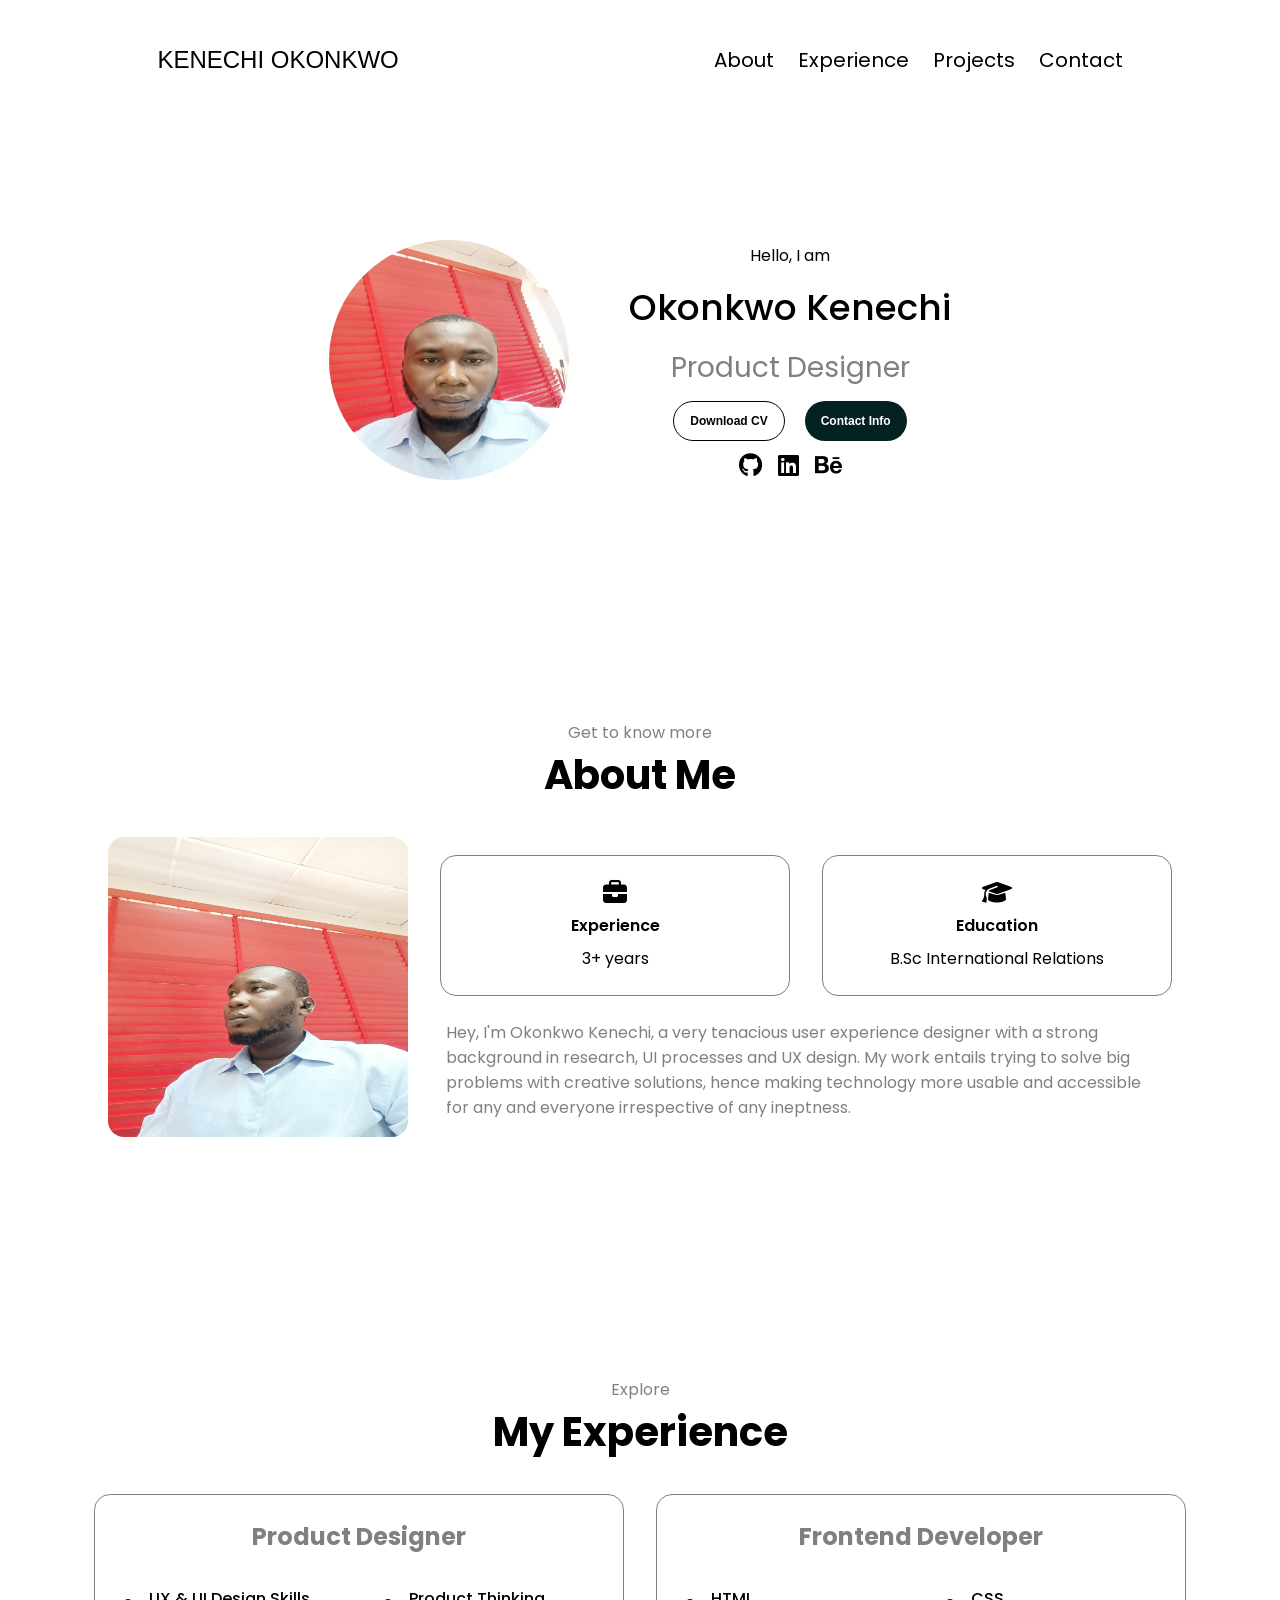
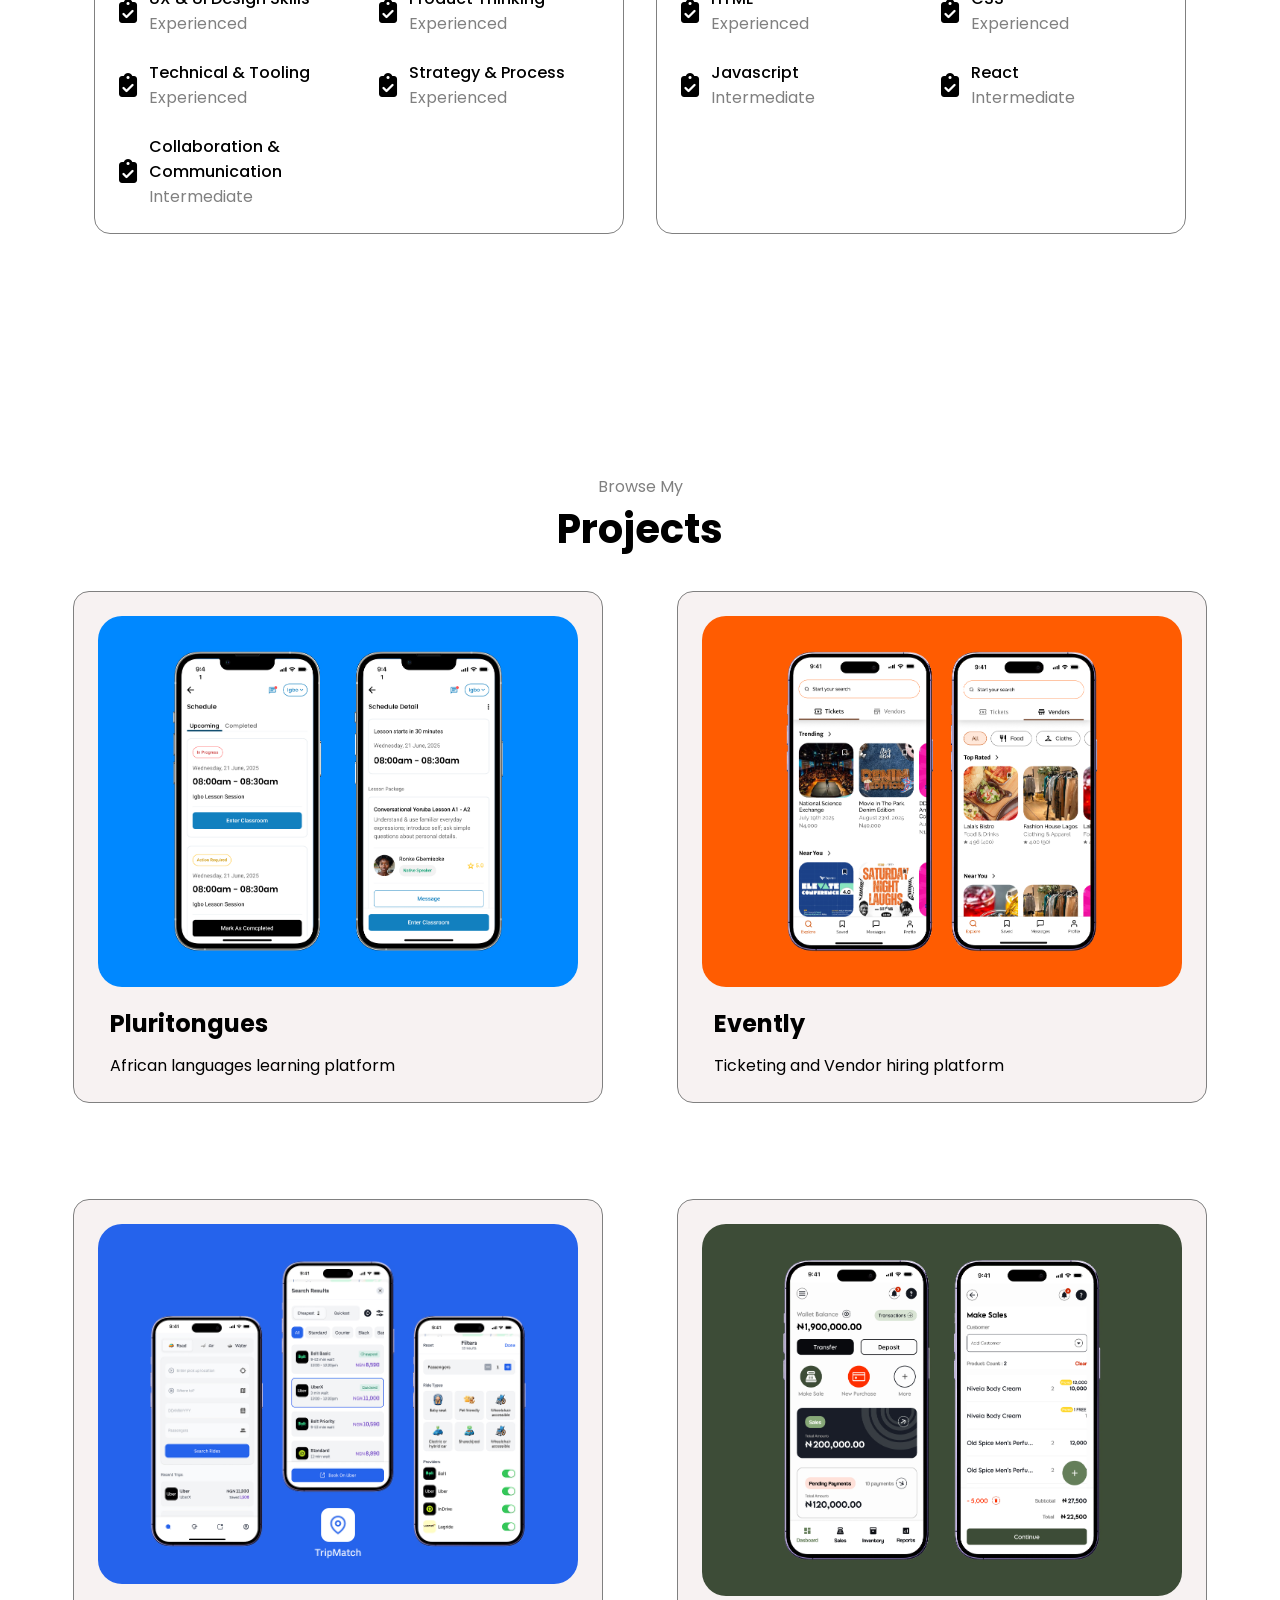
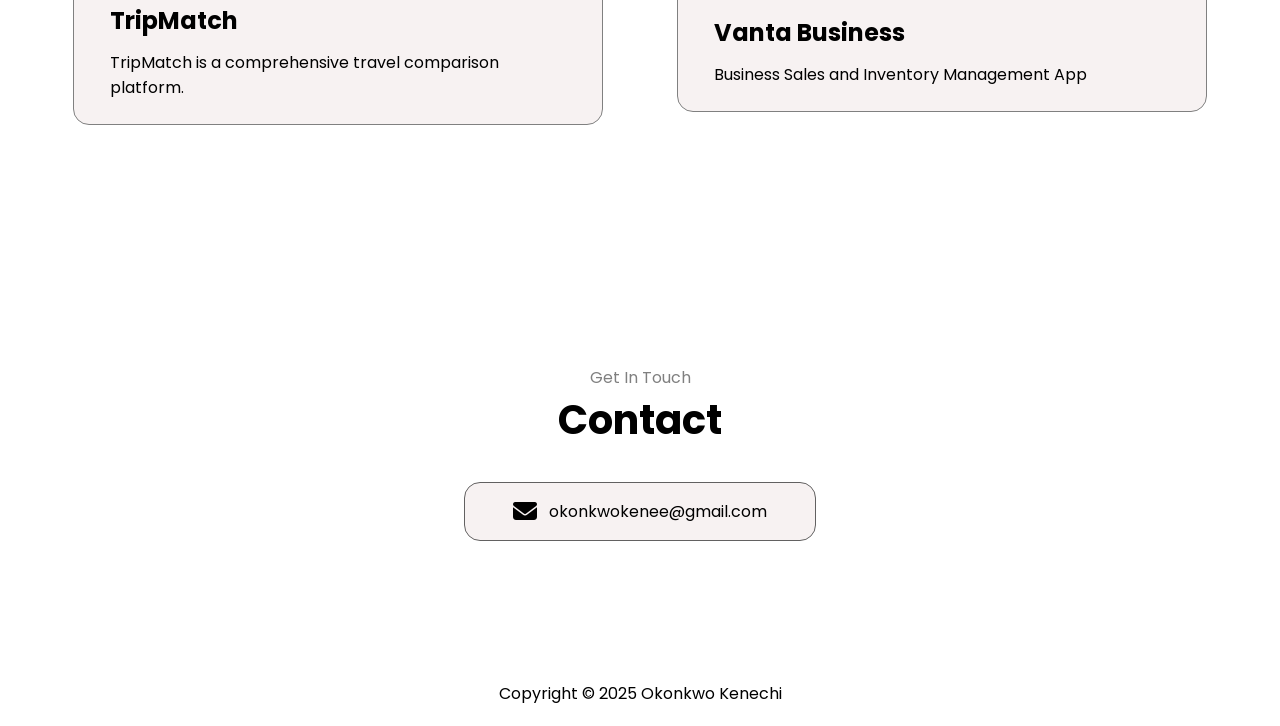
==== index.html @ 4f5addb5 "new" ====
<!DOCTYPE html>
<html>
<head>
  <meta charset="UTF-8"/>
  <meta name="viewport" content="width=device-width, initial-scale=1.0">
  <title>Okonkwo Kenechi</title>

    <link rel="stylesheet" href="header.css">
    <link rel="stylesheet" href="body.css">
    <link rel="stylesheet" href="footer.css">
    <link rel="stylesheet" href="mediaquery.css">
    <link rel="stylesheet" href="bottomsheet.css">

    <link rel="stylesheet" href="https://cdnjs.cloudflare.com/ajax/libs/font-awesome/6.7.2/css/all.min.css" 
  integrity="sha512-Evv84Mr4kqVGRNSgIGL/F/aIDqQb7xQ2vcrdIwxfjThSH8CSR7PBEakCr51Ck+w+/U6swU2Im1vVX0SVk9ABhg==" 
  crossorigin="anonymous" referrerpolicy="no-referrer"/>

  <link rel="preconnect" href="https://fonts.googleapis.com">
<link rel="preconnect" href="https://fonts.gstatic.com" crossorigin>
<link href="https://fonts.googleapis.com/css2?family=EB+Garamond:ital,wght@0,400..800;1,400..800&family=Open+Sans:
            ital,wght@0,300..800;1,300..800&family=Poppins:ital,wght@0,100;0,200;0,300;0,400;0,500;0,600;0,700;0,800;0,900;1,
            100;1,200;1,300;1,400;1,500;1,600;1,700;1,800;1,900&family=Roboto:ital,wght@0,100..900;1,100..900&display=swap" rel="stylesheet">

            <link rel="preconnect" href="https://fonts.googleapis.com">
            <link rel="preconnect" href="https://fonts.gstatic.com" crossorigin>
            <link href="https://fonts.googleapis.com/css2?family=EB+Garamond:ital,wght@0,400..800;1,400..800&family=Poppins:ital,wght@0,100;0,200;0,300;0,400;0,500;0,600;0,700;0,800;0,900;1,100;1,200;1,300;1,400;1,500;1,600;1,700;1,800;1,900&family=Roboto:ital,wght@0,100..900;1,100..900&display=swap" rel="stylesheet">
            
            <link rel="preconnect" href="https://fonts.googleapis.com">
            <link rel="preconnect" href="https://fonts.gstatic.com" crossorigin>
            <link href="https://fonts.googleapis.com/css2?family=EB+Garamond:ital,wght@0,400..800;1,400..800&family=Poppins:ital,wght@0,100;0,200;0,300;0,400;0,500;0,600;0,700;0,800;0,900;1,100;1,200;1,300;1,400;1,500;1,600;1,700;1,800;1,900&family=Roboto:ital,wght@0,100..900;1,100..900&display=swap" rel="stylesheet">

            
</head>
<body>
  <div class="sheet-frame" id="sheet-frame">
    <div class="close-btn-frame"> 
                 <div id="close-btn">
                  <i class="fa-solid fa-circle-xmark fa-xl" style="color: red;"></i>
                 </div> 
            </div>
        <div class="pluritongues-content">
            <div class="showcase">
              <img src="assets/img/PT Image.jpg" loading="lazy">
              <img src="assets/img/PT Image.jpg" loading="lazy">
            </div>
        </div>
        <div class="evently-content">
            <div class="showcase">
              <img src="assets/img/Ticketing.jpg" loading="lazy">
            </div>
        </div>
        <div class="tripmatch-content">
            <div class="showcase">
              <img src="assets/img/TripMatch.jpg" loading="lazy">
            </div>
        </div>
        <div class="vanta-content">
            <div class="showcase">
              <img src="assets/img/Vanta.jpg" loading="lazy">
            </div>
        </div>
      </div>
  <nav class="desktop-nav">
     <div class="logo">KENECHI OKONKWO</div>
     <nav class="nav">
        <ul>
          <li><a href="#about">About</a></li>
          <li><a href="#experience">Experience</a></li>
          <li><a href="#projects">Projects</a></li>
          <li><a href="#contact">Contact</a></li>
        </ul>
     </nav>
    </nav>
  <nav class="mobile-nav">
     <div class="logo">KENECHI OKONKWO</div>
        <div class="hambuger-menu">
            <div class="hambuger-icon" onclick="toggleMenu()">
               <span></span>
               <span></span>
               <span></span>
            </div>
            <div class="menu-links">
                <li><a href="#about"  onclick="toggleMenu()">About</a></li>
                <li><a href="#experience"  onclick="toggleMenu()">Experience</a></li>
                <li><a href="#projects"  onclick="toggleMenu()">Projects</a></li>
                <li><a href="#contact"  onclick="toggleMenu()">Contact</a></li>
            </div>
        </div>
      </nav>
  <section class="hero">
        <div class="pp-frame">
          <img src="assets/img/kene profile.jpg">
        </div>
        <div class="hero-text">
          <b2>Hello, I am</b2>
          <h1 class="name">Okonkwo Kenechi</h1>
          <h1 class="job-role">Product Designer</h1>
              <div class="buttons">
                  <button class="bt1">Download CV</button>
                  <button class="bt2">Contact Info</button>
              </div>
              <div class="social-icons">
                <div><i class="fa-brands fa-github fa-xl"></i></div>
                <div><i class="fa-brands fa-linkedin fa-xl"></i></div> 
                <dib><i class="fa-brands fa-behance fa-xl"></i></dib> 
            </div>
        </div>
  </section>
  <section id="about" class="about">
        <div class="about-tittle">
              <b2 class="smallcase">Get to know more</b2>
              <h1>About Me</h1>
        </div>
        <div class="about-body">
          <div class="about-img">
            <img src="assets/img/Kene-side.jpg">
          </div>
          <div class="about-content">
              <div class="expedu">
                  <div class="experience">
                     <div><i class="fa-solid fa-briefcase fa-xl"></i></div>
                     <div><b1>Experience</b1></div> 
                     <div><b2>3+ years</b2></div>
                     

                  </div>
                  <div class="education">
                      <div><i class="fa-solid fa-graduation-cap fa-xl"></i></div>
                      <div><b1>Education</b1></div> 
                      <div><b2>B.Sc International Relations</b2></div>
                  </div>
              </div>
              <div class="about-text">
                  <p>
                    Hey, I'm Okonkwo Kenechi, a very tenacious user experience designer with a strong background in research, 
                    UI processes and UX design. My work entails trying to solve big problems with creative solutions, hence 
                    making technology more usable and accessible for any and everyone irrespective of any ineptness.
                  </p>
              </div>
          </div>
        </div>

  </section>
  <section id="experience" class="myexperience">
          <div class="about-tittle">
              <b2 class="smallcase">Explore</b2>
              <h1>My Experience</h1>
          </div>
          <div class="exp-body">
              <div class="product-exp">
                <div class="skill-tittle">
                  <h1>Product Designer</h1>
                </div>
                <div class="skill-frame">
                <div class="skill">
                  <div><i class="fa-solid fa-clipboard-check fa-xl"></i></div>
                      <div class="skill-name">
                        <h4>UX & UI Design Skills</h4>
                        <b1>Experienced</b1>
                      </div>
                </div>
                <div class="skill">
                  <div><i class="fa-solid fa-clipboard-check fa-xl"></i></div>
                      <div class="skill-name">
                        <h4>Product Thinking</h4>
                        <b1>Experienced</b1>
                      </div>
                </div>
                <div class="skill">
                  <div><i class="fa-solid fa-clipboard-check fa-xl"></i></div>
                      <div class="skill-name">
                        <h4>Technical & Tooling</h4>
                        <b1>Experienced</b1>
                      </div>
                </div>
                <div class="skill">
                  <div><i class="fa-solid fa-clipboard-check fa-xl"></i></div>
                      <div class="skill-name">
                        <h4>Strategy & Process</h4>
                        <b1>Experienced</b1>
                      </div>
                </div>
                 <div class="skill">
                  <div><i class="fa-solid fa-clipboard-check fa-xl"></i></div>
                      <div class="skill-name">
                        <h4>Collaboration & Communication</h4>
                        <b1>Intermediate</b1>
                      </div>
                </div>
                </div>
              </div>
              <div class="frontend-exp">
                   <div class="skill-tittle">
                  <h1>Frontend Developer</h1>
                </div>
                <div class="skill-frame">
                <div class="skill">
                  <div><i class="fa-solid fa-clipboard-check fa-xl"></i></div>
                      <div class="skill-name">
                        <h4>HTML</h4>
                        <b1>Experienced</b1>
                      </div>
                </div>
                <div class="skill">
                  <div><i class="fa-solid fa-clipboard-check fa-xl"></i></div>
                      <div class="skill-name">
                        <h4>CSS</h4>
                        <b1>Experienced</b1>
                      </div>
                </div>
                <div class="skill">
                  <div><i class="fa-solid fa-clipboard-check fa-xl"></i></div>
                      <div class="skill-name">
                        <h4>Javascript</h4>
                        <b1>Intermediate</b1>
                      </div>
                </div>
                <div class="skill">
                  <div><i class="fa-solid fa-clipboard-check fa-xl"></i></div>
                      <div class="skill-name">
                        <h4>React</h4>
                        <b1>Intermediate</b1>
                      </div>
                </div>  
              </div>
          </div>
  </section>
  <section id="projects" class="projects">
       <div class="about-tittle">
              <b2 class="smallcase">Browse My</b2>
              <h1>Projects</h1>
          </div> 
        <div class="project-body">
              <div class="project" id="pluritongues">

                  <div class="project-img">
                    <img src="assets/img/PT Image.jpg" loading="lazy">
                  </div>
                  <div class="project-details">
                      <div class="project-tittle">
                          <h1>Pluritongues</h1>
                      </div>
                      <div class="project-intro">
                          <b1>African languages learning platform</b1>
                      </div>
                      <div class="project-buttons">
                        <button class="project-pri-button">
                            View
                        </button>
                      </div>
                  </div>
                
              </div>
               <div class="project" id="evently">
                  <div class="project-img">
                    <img src="assets/img/Ticketing.jpg" loading="lazy">
                  </div>
                  <div class="project-details">
                      <div class="project-tittle">
                          <h1>Evently</h1>
                      </div>
                      <div class="project-intro">
                          <b1>Ticketing and Vendor hiring platform</b1>
                      </div>
                      <div class="project-buttons">
                        <button class="project-pri-button">
                            View
                        </button>
                      </div>
                  </div>
                
              </div>
              <div class="project" id="tripmatch">
                  <div class="project-img">
                    <img src="assets/img/TripMatch.jpg" loading="lazy">
                  </div>
                  <div class="project-details">
                      <div class="project-tittle">
                          <h1>TripMatch</h1>
                      </div>
                      <div class="project-intro">
                          <b1>TripMatch is a comprehensive travel comparison platform.</b1>
                      </div>
                      <div class="project-buttons">
                        <button class="project-pri-button">
                            View
                        </button>
                      </div>
                  </div>
                
              </div>
               <div class="project" id="vanta">
                  <div class="project-img">
                    <img src="assets/img/Vanta.jpg" loading="lazy">
                  </div>
                  <div class="project-details">
                      <div class="project-tittle">
                          <h1>Vanta Business</h1>
                      </div>
                      <div class="project-intro">
                          <b1> Business Sales and Inventory Management App</b1>
                      </div>
                      <div class="project-buttons">
                        <button class="project-pri-button">
                            View
                        </button>
                      </div>
                  </div>
                
              </div>
        </div>
  </section>
  <section id="contact" class="contact">
      <div class="about-tittle">
              <b2 class="smallcase">Get In Touch</b2>
              <h1>Contact</h1>
          </div> 
          <div class="email-frame">
                <div><i class="fa-solid fa-envelope fa-xl"></i></div>
                <b1>okonkwokenee@gmail.com</b1>
          </div>
  </section>
  <footer class="footer">
      <div class="footer-frame">
        <p>Copyright &#169; 2025 Okonkwo Kenechi</p>
      </div>
  </footer>
  <div class="overlay"></div>
</body>
 <script src="script.js" defer></script> 

</html>
---- header.css ----
nav{
  height: 120px;
  display: flex;
  flex-direction: row;
  align-items: center;
  justify-content: space-around;
}

.mobile-nav{
  display: none;
}

.logo{
  font-family: Arial, "Helvetica Neue", Helvetica, sans-serif;
  font-size: 24px;
  color: black;
  font-weight: 500;
}

.nav{
  display: flex;
  flex-direction: row;
  flex-grow: inherit;
}

.nav ul{
  display: flex;
  flex-direction: row;
  padding: 0px;
  gap: 24px;
}

.nav ul li{
  list-style: none;
  display: flex;
}

.nav ul li a{
  font-family: Poppins;
  text-decoration: none;
  font-size: 20px;
  cursor: pointer;
  color: black;
}

.nav ul li a:hover{
  color: rgb(161, 189, 251);
  text-decoration: underline;
  text-underline-offset: 12px;
}

.hambuger-menu{
  position: relative;
  display: inline-block;
}

.hambuger-icon{
  display: flex;
  flex-direction: column;
  justify-content: space-between;
  height: 24px;
  width: 30px;
  cursor: pointer;
}

.hambuger-icon span{
  width: 100%;
  height: 2px;
  background-color: black;
  transition: all 0.3 ease-in-out;
}

.menu-links{
  position: absolute;
  top: 100;
  right: 0;
  background-color: white;
  width: fit-content;
  max-height: 0;
  overflow: hidden;
  transition: all 0.3 ease-in-out;
}

.menu-links a{
  display: block;
  padding: 10px;
  text-align: center;
  font-size: 16px;
  color: black;
  text-decoration: none;
  transition: all 0.3 ease-in-out;
}

.menu-links li{
  list-style: none;
}

.menu-links.open{
  max-height: 300px;
}

.hambuger-icon.open span:first-child {
  transform: rotate(45deg) translate(10px, 5px);
}

.hambuger-icon.open span:nth-child(2) {
  opacity: 0;
}

.hambuger-icon.open span:last-child {
  transform: rotate(-45deg) translate(10px, -5px);
}  

.hambuger-icon span:first-child {
  transform: none;
}

.hambuger-icon span:nth-child(2) {
  opacity: 1;
}

.hambuger-icon span:last-child {
  transform: none;
}
---- body.css ----
html,body{
  margin: 0px;
  padding: 0px;
  font-family: poppins;
  scroll-behavior: smooth;
}

body.noscroll {
  overflow-y: hidden;
}

div{
  padding: 0px;
  margin: 0px;
}

p{
  padding: 0px;
  margin: 0px;
}

h1{
  margin: 0px;
  width: 100%;
}

h4, 
h3,
h2{
   margin: 0px;
  width: 100%;
  font-weight: 500;
}

.hero{
  display: flex;
  flex-direction: row;
  flex-wrap: wrap;
  flex: 1, 1;
  gap: 60px;
  justify-content: center;
  align-items: center;
  height: fit-content;
  padding: 120px 0px;
}


.pp-frame{
  width: 240px;
  height: 240px;
  border-radius: 50%;
  overflow: hidden;
}

.pp-frame img{
  width: 100%;
  height: 100%;
}

.hero-text{
  display: flex;
  flex-direction: column;
  align-items: center;
  gap: 12px;
}

.hero-text h1{
  margin: 0px;
}

.name{
  font-size: 36px;
  font-weight: 500;
}

.job-role{
  color: grey;
  font-size: 28px;
  font-weight: 400;
  text-align: center;
}

.buttons{
  display: flex;
  flex-direction: row;
  gap: 20px;
}

.bt1{
  color: black;
  padding: 12px 16px;
  background-color: white;
  border-color: black;
  border-width: 1.5px;
  border-radius: 24px;
  border-style: solid;
  font-size: 12px;
  font-weight: 600;
}

.bt2{
  color: white;
  padding: 13px 16px;
  background-color: rgb(4, 34, 34);
  border-radius: 24px;
  border-style: none;
  font-size: 12px;
  font-weight: 600;
}

.social-icons{
  display: flex;
  flex-direction: row;
  align-items: center;
  justify-content: center;
  gap: 16px;
}

.about,
.myexperience,
.projects,
.contact{
  display: flex;
  flex-direction: column;
  gap: 32px;
  justify-content: center;
  align-items: center;
  height: fit-content;
  padding: 120px 0px;
}

.about-tittle{
  display: flex;
  flex-direction: column;
  align-items: center;
  column-gap: 4px;
}

.about-tittle h1{
  font-size: 40px;
}

.about-tittle b2{
  color: grey;
}

.about-body{
  display: flex;
  flex-direction: row;
  flex-wrap: wrap;
  align-items: center;
  justify-content: center;
  gap: 32px;
}

.about-img{
  width: 300px;
  height: 300px;
  border-radius: 16px;
  overflow: hidden;
}

.about-img img{
  width: 100%;
  height: 100%;
}

.about-content{
  display: flex;
  flex-direction: column;
  width: fit-content;
  gap: 24px;
  align-items: center;
}

.expedu{
  display: flex;
  flex-direction: row;
  flex-wrap: wrap;
  gap: 32px;
  align-items: center;
  justify-content: center;
}

.experience,
.education
{
  display: flex;
  flex-direction: column;
  align-items: center;
  justify-content: space-between;
  gap: 8px;
  width:300px;
  padding: 24px 24px;
  border-style: solid;
  border-width: 1.5px;
  border-radius: 16px;
  border-color: grey;
}

.about-text{
  display: flex;
  width: 720px;
  color: grey;
}

.expedu b1{
  font-weight: 600;
  margin-top: 6px;
}

.exp-body{
  display: flex;
  flex-direction: row;
  flex-wrap: wrap;
  align-items: top;
  justify-content: center;
  width: 100%;
  gap: 32px;
}

.product-exp,
.frontend-exp{
  display: flex;
  flex-direction: column;
  align-items: center;
  justify-content: top;
  gap: 32px;
  width: 480px;
  border-style: solid;
  border-width: 1.5px;
  border-radius: 16px;
  border-color: grey;
  padding: 24px 24px;
}

.skill-frame{
  display: flex;
  flex-direction: row;
  flex-wrap: wrap;
  flex: 1, 1;
  gap: 24px;
  align-items: center;
  justify-content: space-between;
}

.skill{
  display: flex;
  flex-direction: row;
  gap: 12px;
  width: 220px;
  align-items: center;
}

.skill b1{
  color: grey;
}

.skill-tittle h1{
  color: grey;
}

.project-body{
  display: flex;
  flex-direction: row;
  flex: 1 1;
  flex-wrap: wrap;
  row-gap: 96px;
  width: 100%;
  align-items: top;
  justify-content: space-evenly;
}

.project{
  display: flex;
  flex-direction: column;
  align-items: center;
  justify-content: center;
  padding: 24px 24px;
  width: 480px;
  height: fit-content;
  border-style: solid;
  border-width: 1.5px;
  border-radius: 16px;
  border-color: grey;
  gap: 12px;
  background-color:rgb(247, 242, 242);
  transition: transform 0.3s ease-in-out;
}

.project-img{
  width: 100%;
  height: 100%;
  border-radius: 24px;
}

.project:hover{
  transform: scale(1.05);
  cursor: pointer;
  transition: transform 0.3s ease-in-out;
  z-index: 2;
}

.project-img img{
  width: 100%;
  height: 100%;
  object-fit: cover;
  border-radius: 24px;
}

.project-details{
  display: flex;
  flex-direction: column;
  align-items: left;
  gap: 12px;
  width: 95%;
}

.project-buttons{
  display: none;
  flex-direction: row;
  width: 100%;
  justify-content: right;
}

.project-pri-button{
  display: none;
  padding: 16px 48px;
  background-color: rgb(119, 119, 232);
  color: white;
  border: solid;
  border-color: rgb(119, 119, 232);
  border-width: 1px;
  border-radius: 32px;
  font-size: medium;
}


.email-frame{
  display: flex;
  flex-direction: row;
  align-items: center;
  gap: 12px;
  border-style: solid;
  border-color: rgb(98, 97, 97);
  border-radius: 16px;
  border-width: 1.5px;
  padding: 16px 48px;
  background-color: rgb(247, 242, 242);
  cursor: pointer;
}

.overlay{
  position: fixed;
  inset: 0;
  background: rgba(0, 0, 0, 0.3);
  z-index: 900;
  display: none;
}

.overlay.active{
  display: block;
}
---- footer.css ----
.footer{
  display: flex;
  align-items: center;
  width: 100%;
  justify-content: center;
  padding: 20px 0px;
}
---- mediaquery.css ----
@media (max-width: 768px) {
  .hero {
    flex-direction: column;
    align-items: center;
  }
}

@media (max-width: 768px) {
.about,
.myexperience,
.projects,
.contact {
    flex-direction: column;
    align-items: center;
    justify-content: center;
    box-sizing: border-box;
    padding: 60px 16px;
  }
}

@media (max-width: 768px) {
  .about-img{
    height: 240px;
    width: 240px;
  }
}

@media (max-width: 768px) {
  .about-text{
    width: 343px;
    box-sizing: border-box;
    padding: 0px 12px;
  }
}

@media (max-width: 768px) {
  .product-exp,
  .frontend-exp{
    width: 343px;
    box-sizing: border-box;
  }
}

@media (max-width: 768px) {
  .project{
    width: 343px;
  }
}


@media (max-width: 768px) {
  .sheet-frame.active{
  width: 100vw;
  left: 0;
  }
}

@media (max-width: 768px) {
  .desktop-nav{
  display: none;
  }
}

@media (max-width: 768px) {
  .mobile-nav{
  display: flex;
  }
}

@media (max-width: 768px) {
  .email-frame{
  width: 343px;
  box-sizing: border-box;
  }
}

@media (max-width: 768px) {
  .education,
  .experience{
  width: 343px;
  height: 140px;
  box-sizing: border-box;
  }
}

@media (max-width: 768px) {
  .name{
  font-size: 32px;
  }
}

@media (max-width: 768px) {
  .showcase img{
  width: 100%;
  height: 100%;
}
}
---- bottomsheet.css ----
.sheet-frame{
  position: fixed;
  display: flex;
  align-items: center;
  justify-content: center;
  flex-direction: column;
  bottom: 0;
  right: 0;
  top: 0;
  height: 100vh;
  width: 100vw;
  background: #fff;
  box-sizing: border-box;
  transform: translateX(100%);
  transition: transform 0.3s ease-in-out;
  scroll-behavior: smooth;
}

.sheet-frame.active{
  width: 100vw;
  z-index: 1000;
  transform: translateX(0);
  overflow-y: scroll;
  overflow-x: hidden;
}

.pluritongues-content{
  display: flex;
  flex-direction: column;
  box-sizing: border-box;
  width: 100%;
  height: 100%;
  align-items: center;
  box-sizing: border-box;
}

.evently-content{
  display: flex;
  flex-direction: column;
  box-sizing: border-box;
  width: 100%;
  height: 100%;
  align-items: center;
  box-sizing: border-box;
}

.vanta-content{
  display: flex;
  flex-direction: column;
  box-sizing: border-box;
  width: 100%;
  height: 100%;
  align-items: center;
  box-sizing: border-box;
}

.tripmatch-content{
  display: flex;
  flex-direction: column;
  box-sizing: border-box;
  width: 100%;
  height: 100%;
  align-items: center;
  box-sizing: border-box;
}


.close-btn-frame{
  position: sticky;
  top: 0;
  right: 0;
  left: 0;
  z-index: 200;
  display: flex;
  height: fit-content;
  width: 100%;
  box-sizing: border-box;
  justify-content: right;
  cursor: pointer;
  padding: 24px 12px;
}

.showcase{
  display: flex;
  flex-direction: column;
  gap: 24px;
  width: 100vw;
  height: fit-content;
  box-sizing: border-box;
  align-items: center;
  justify-content: center;
}

.showcase img{
  width: 1024px;
  height: 768px;
}
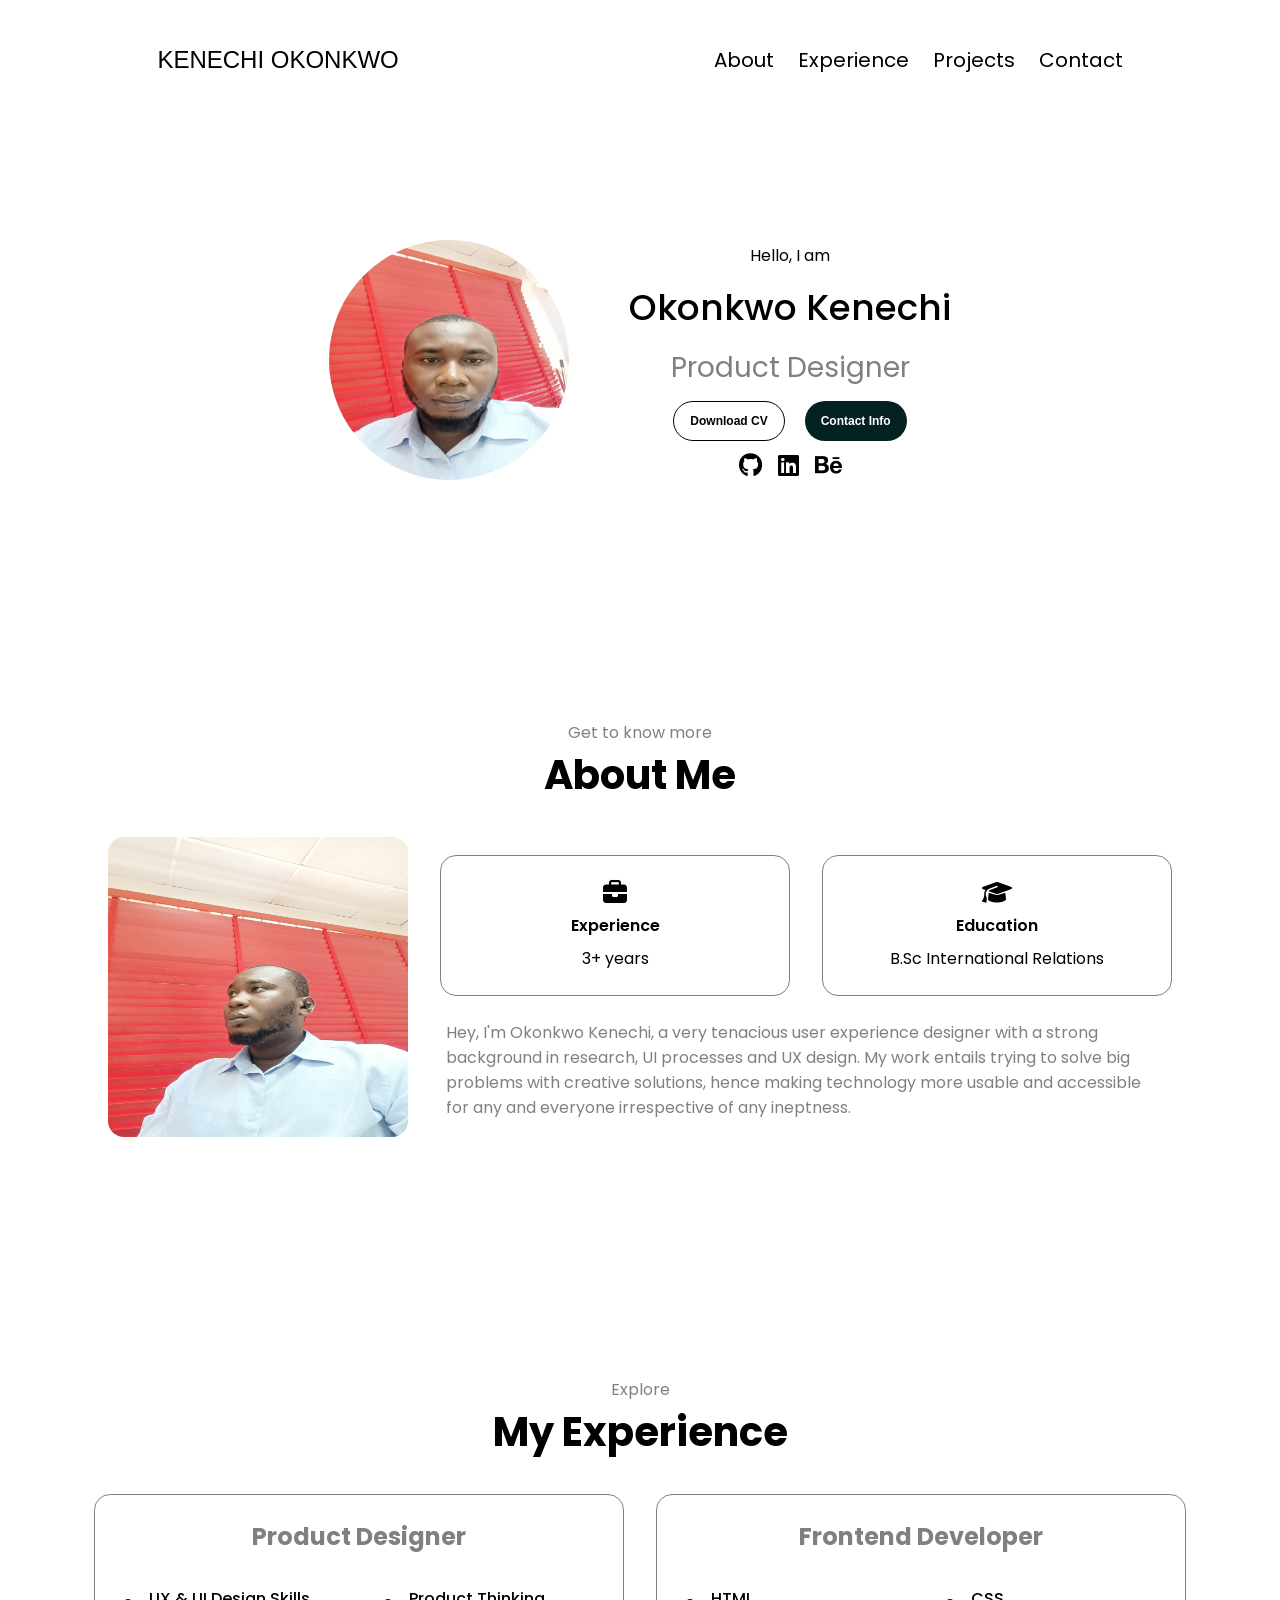
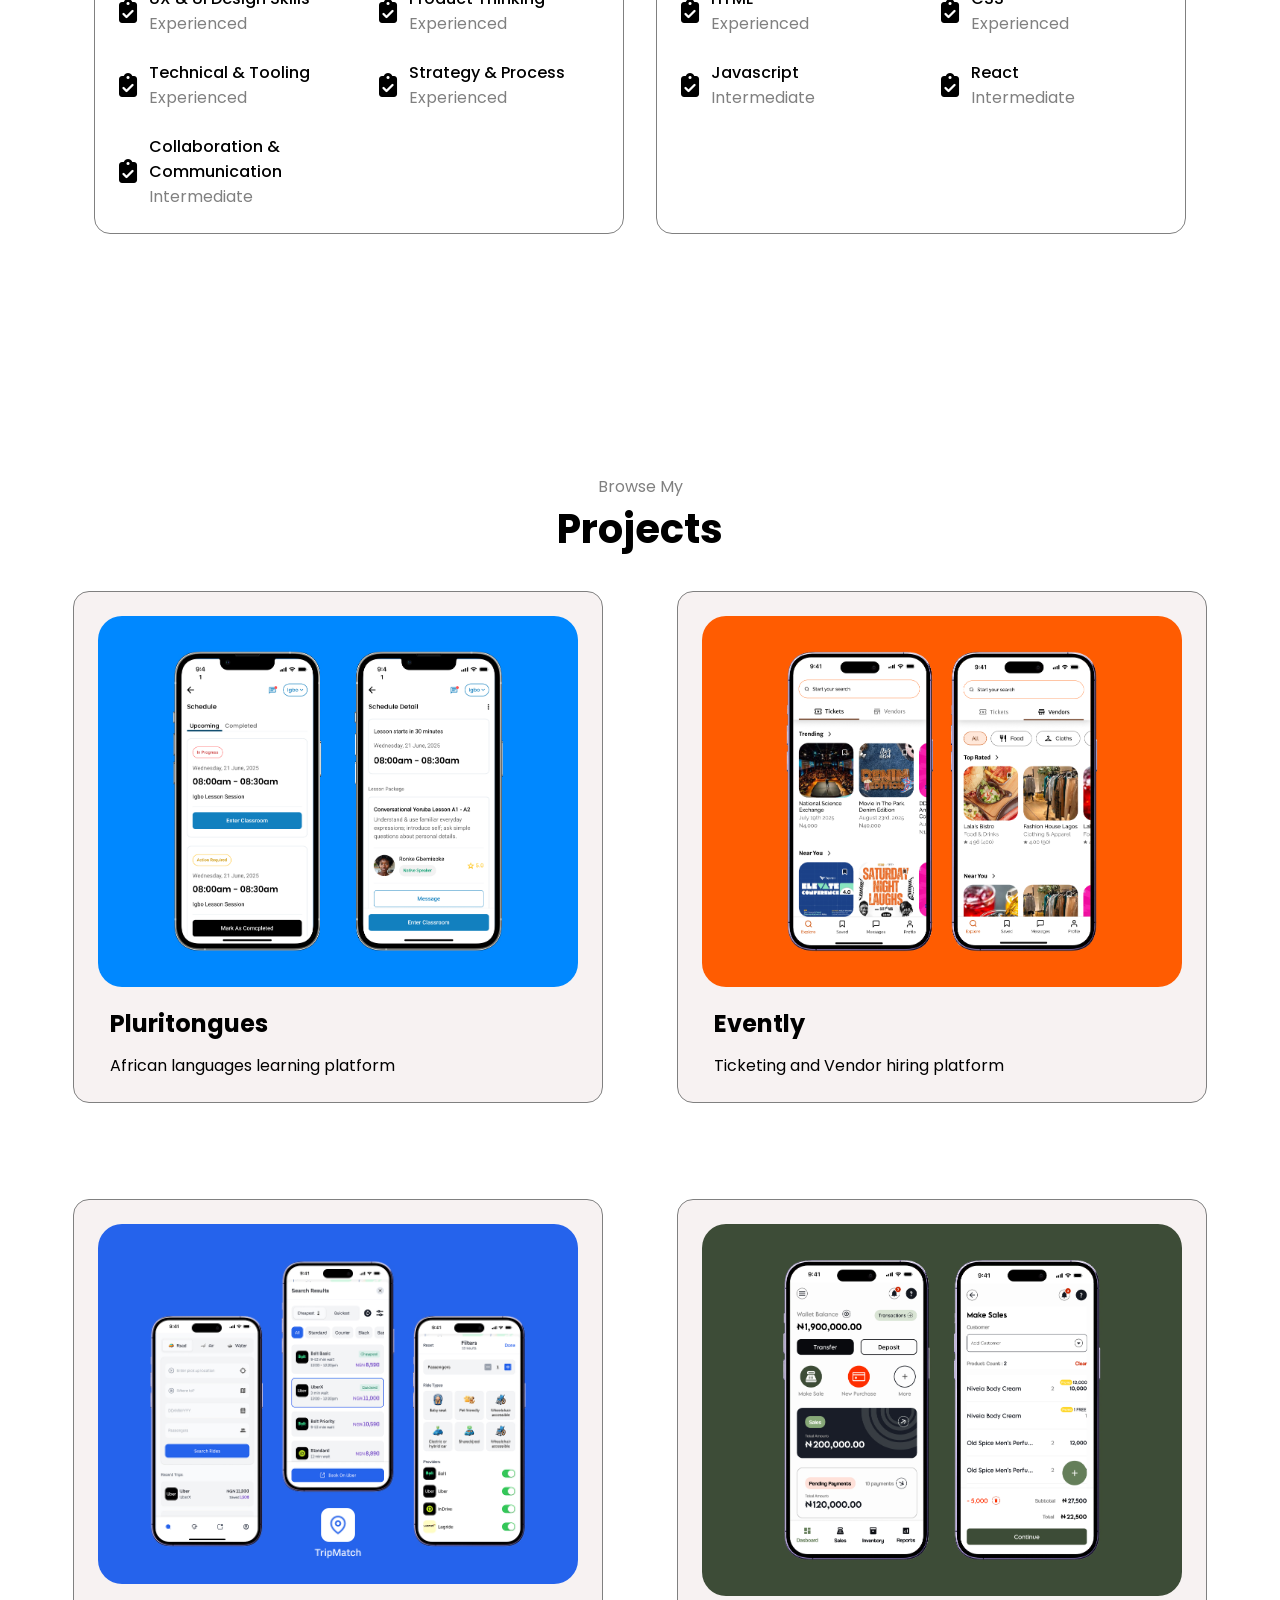
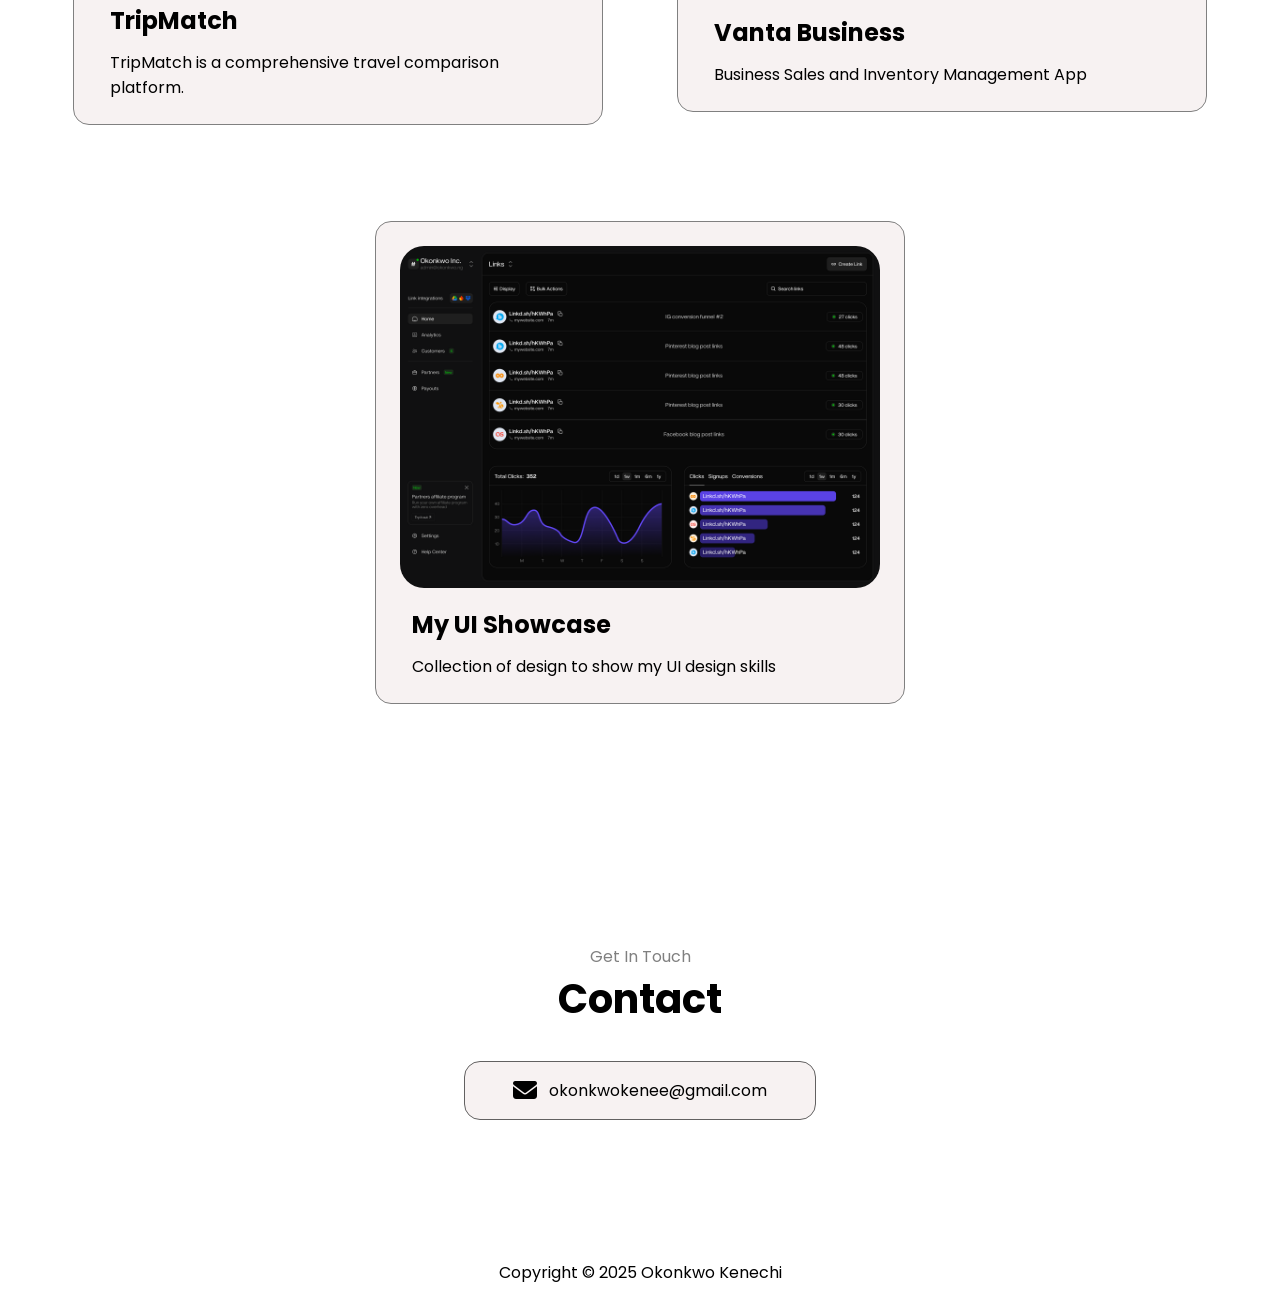
==== commit bfd7f442: "New Project" ====
--- a/index.html
+++ b/index.html
@@ -57,6 +57,11 @@
         <div class="vanta-content">
             <div class="showcase">
               <img src="assets/img/Vanta.jpg" loading="lazy">
+            </div>
+        </div>
+        <div class="uishowcase-content">
+            <div class="showcase">
+              <img src="assets/img/Dashboard.png" loading="lazy">
             </div>
         </div>
       </div>
@@ -231,6 +236,7 @@
               <h1>Projects</h1>
           </div> 
         <div class="project-body">
+
               <div class="project" id="pluritongues">
 
                   <div class="project-img">
@@ -299,6 +305,25 @@
                       </div>
                       <div class="project-intro">
                           <b1> Business Sales and Inventory Management App</b1>
+                      </div>
+                      <div class="project-buttons">
+                        <button class="project-pri-button">
+                            View
+                        </button>
+                      </div>
+                  </div>
+                
+              </div>
+              <div class="project" id="Uishowcase">
+                  <div class="project-img">
+                    <img src="assets/img/Dashboard.png" loading="lazy">
+                  </div>
+                  <div class="project-details">
+                      <div class="project-tittle">
+                          <h1>My UI Showcase</h1>
+                      </div>
+                      <div class="project-intro">
+                          <b1> Collection of design to show my UI design skills</b1>
                       </div>
                       <div class="project-buttons">
                         <button class="project-pri-button">
--- a/mediaquery.css
+++ b/mediaquery.css
@@ -47,7 +47,6 @@
   }
 }
 
-
 @media (max-width: 768px) {
   .sheet-frame.active{
   width: 100vw;
@@ -89,10 +88,4 @@
   }
 }
 
-@media (max-width: 768px) {
-  .showcase img{
-  width: 100%;
-  height: 100%;
-}
-}
 
--- a/bottomsheet.css
+++ b/bottomsheet.css
@@ -11,7 +11,7 @@
   width: 100vw;
   background: #fff;
   box-sizing: border-box;
-  transform: translateX(100%);
+  transform: translateX(200%);
   transition: transform 0.3s ease-in-out;
   scroll-behavior: smooth;
 }
@@ -31,7 +31,6 @@
   width: 100%;
   height: 100%;
   align-items: center;
-  box-sizing: border-box;
 }
 
 .evently-content{
@@ -41,7 +40,6 @@
   width: 100%;
   height: 100%;
   align-items: center;
-  box-sizing: border-box;
 }
 
 .vanta-content{
@@ -51,7 +49,6 @@
   width: 100%;
   height: 100%;
   align-items: center;
-  box-sizing: border-box;
 }
 
 .tripmatch-content{
@@ -61,7 +58,15 @@
   width: 100%;
   height: 100%;
   align-items: center;
+}
+
+.uishowcase-content{
+  display: flex;
+  flex-direction: column;
   box-sizing: border-box;
+  width: 100%;
+  height: 100%;
+  align-items: center;
 }
 
 
@@ -84,14 +89,14 @@
   display: flex;
   flex-direction: column;
   gap: 24px;
-  width: 100vw;
-  height: fit-content;
+  width: 100%;
+  max-width: 1024px;
   box-sizing: border-box;
   align-items: center;
   justify-content: center;
 }
 
 .showcase img{
-  width: 1024px;
-  height: 768px;
+  width: 100%;
+  height: auto;
 }
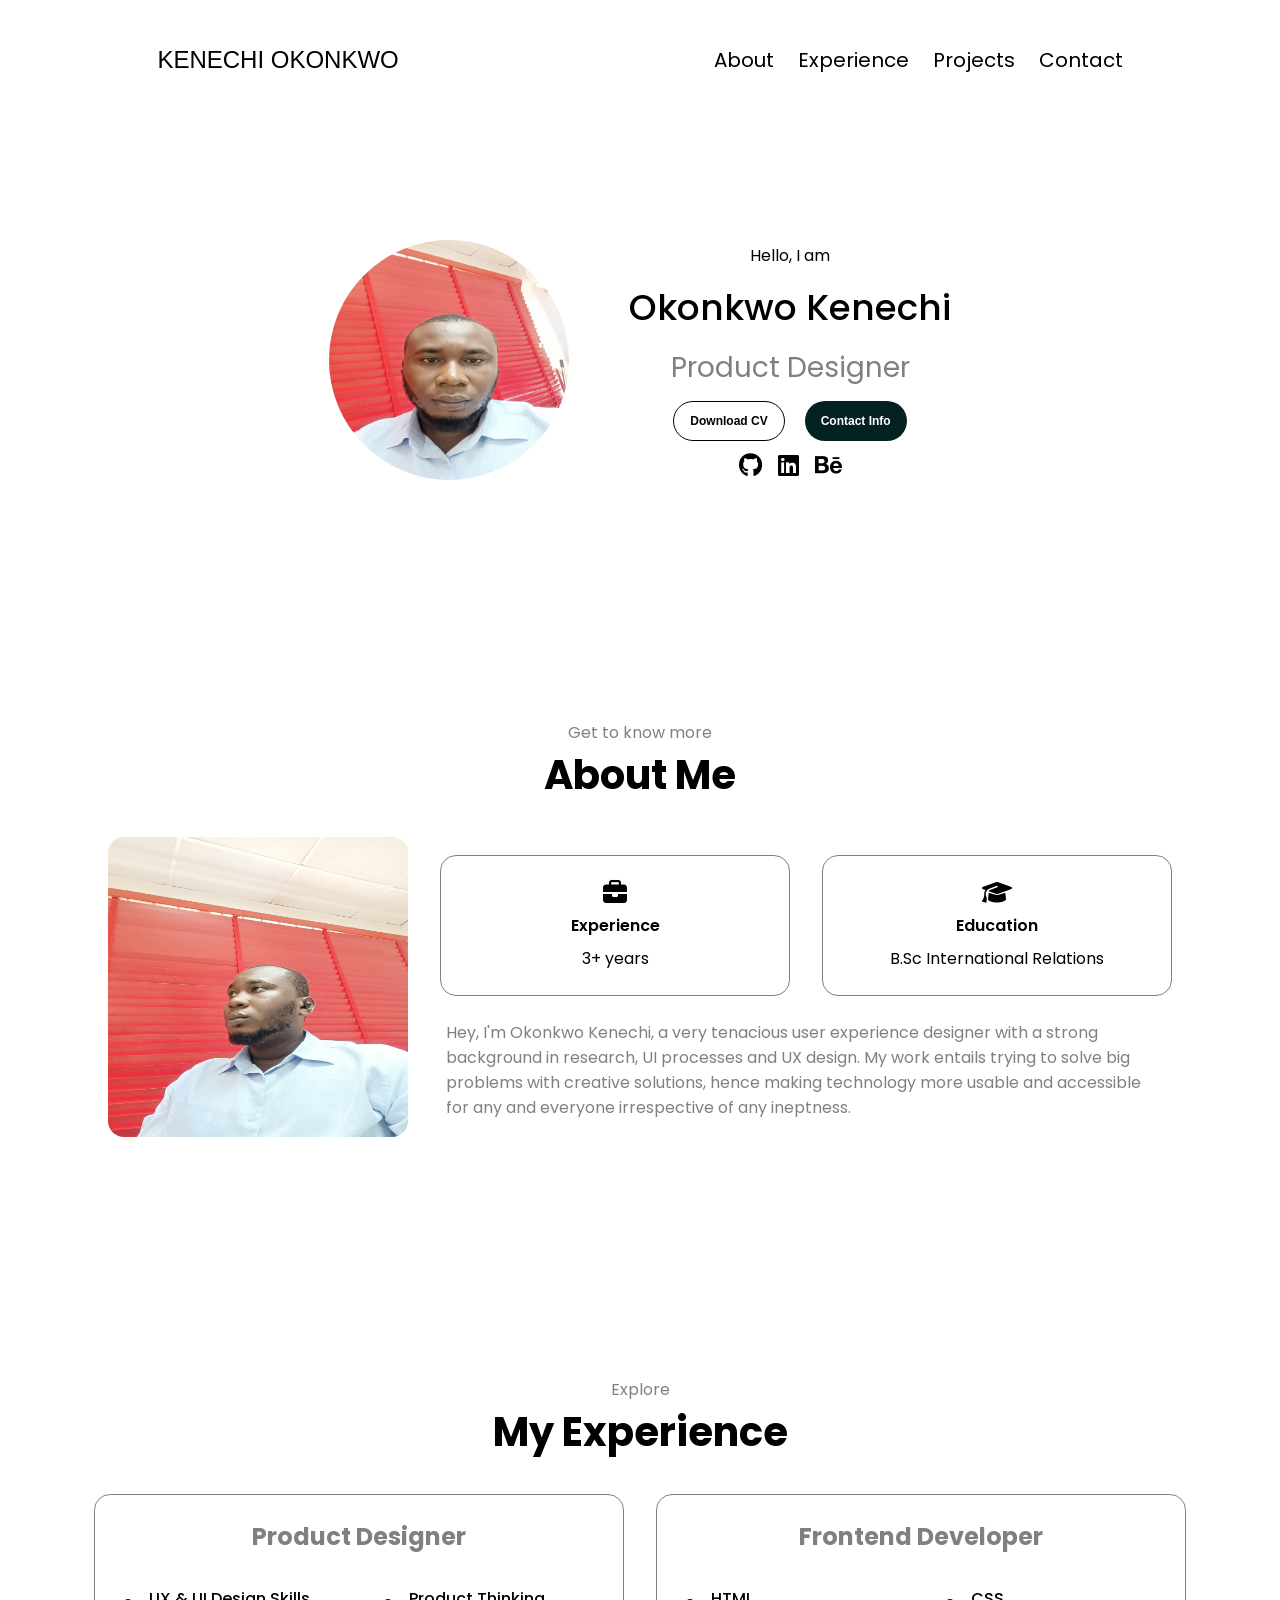
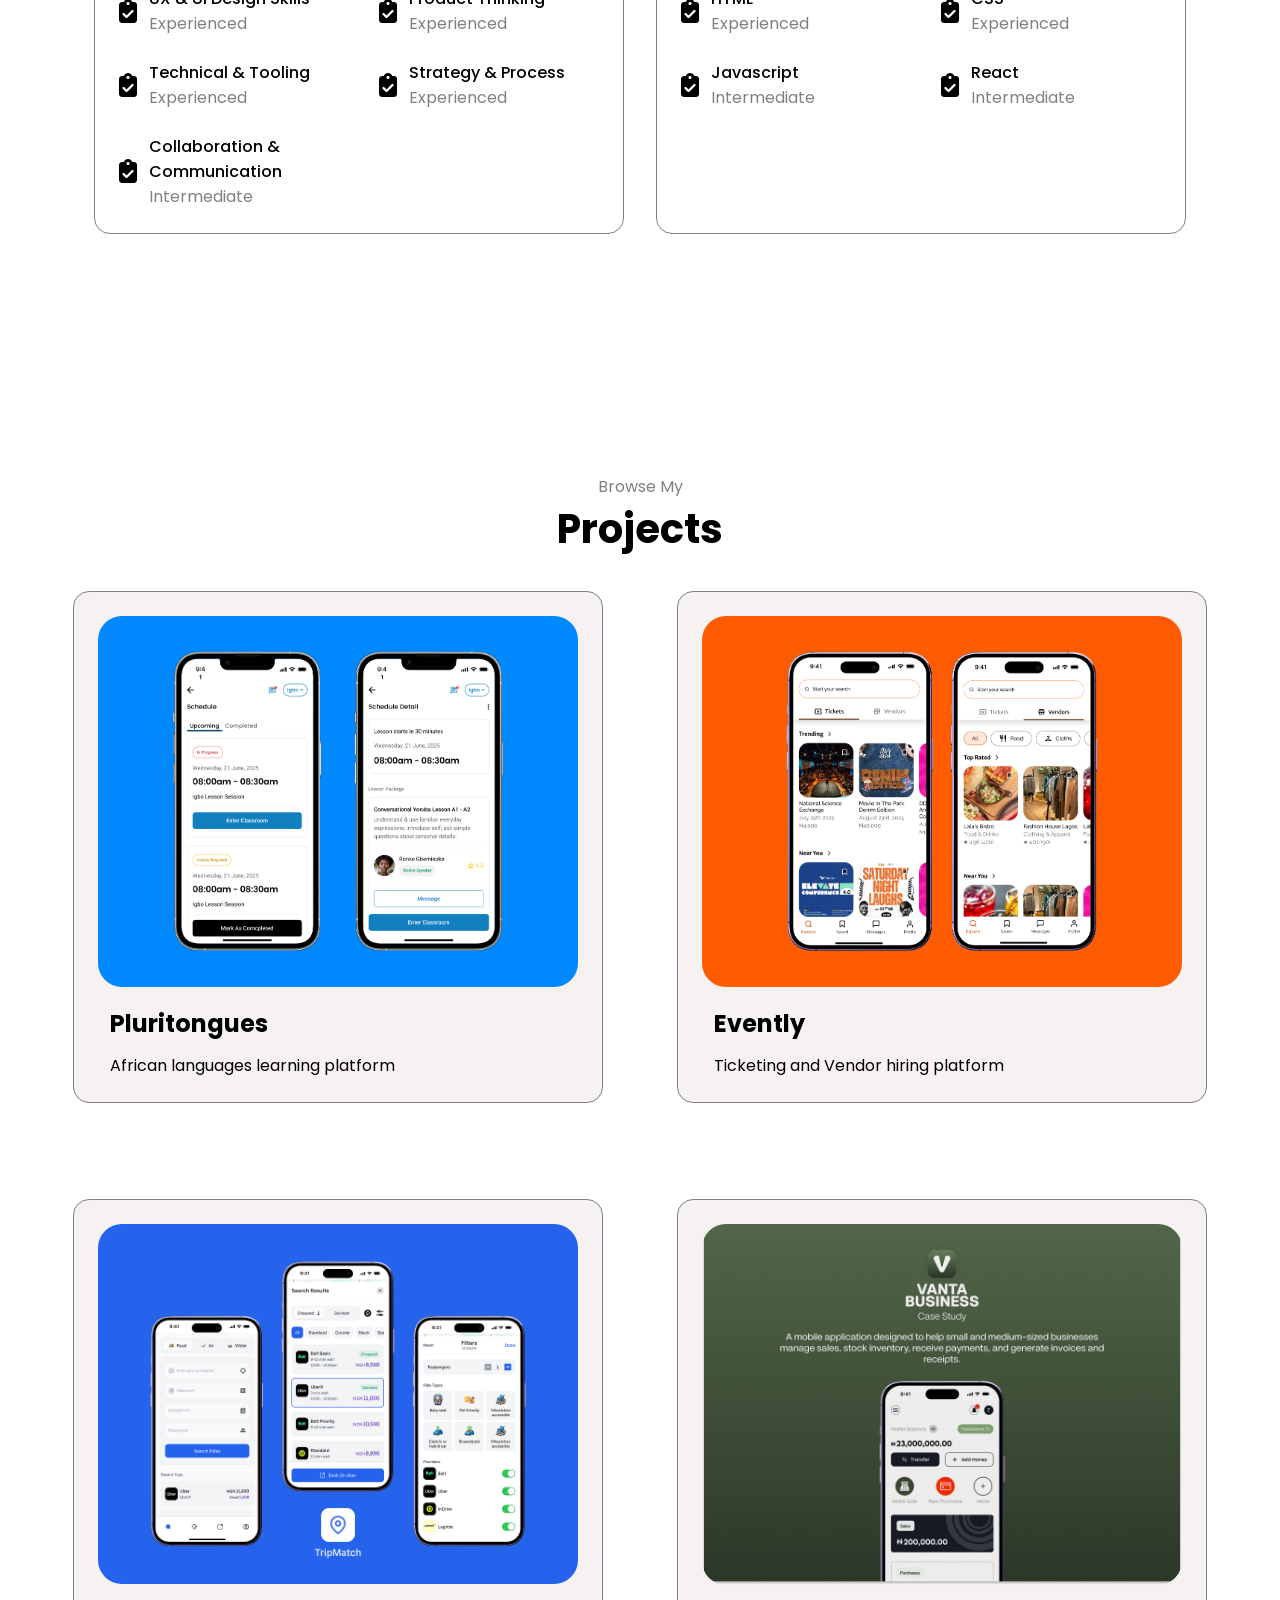
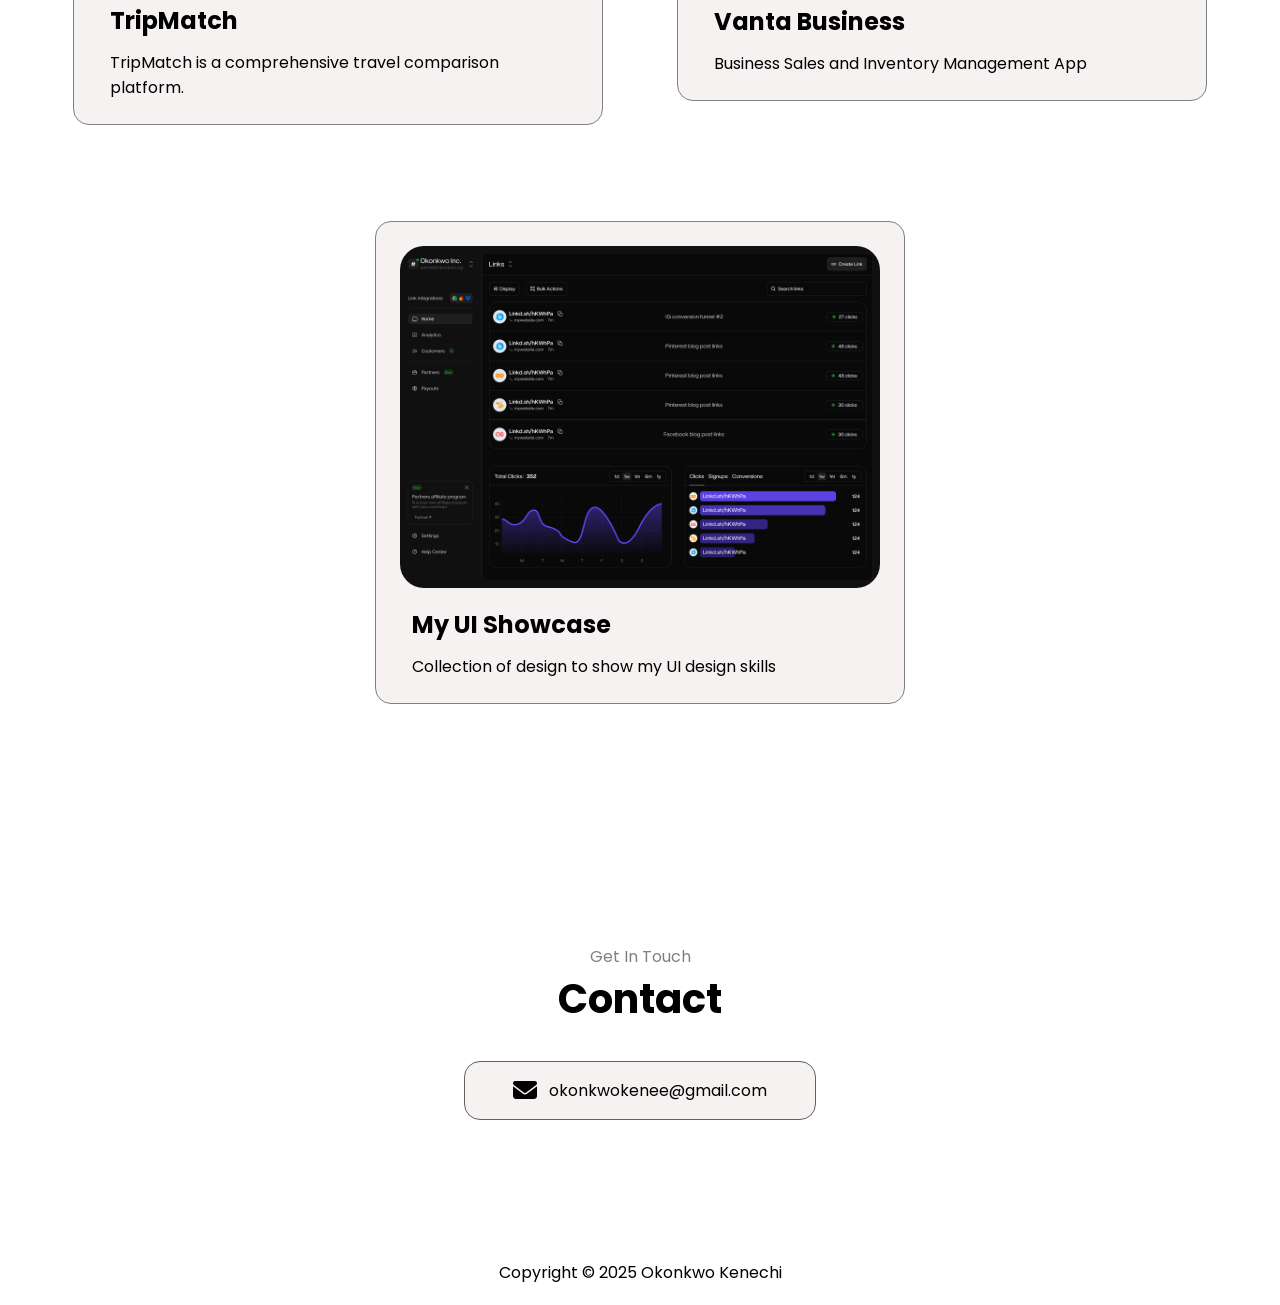
==== commit eafff912: "Vanta Case" ====
--- a/index.html
+++ b/index.html
@@ -56,12 +56,13 @@
         </div>
         <div class="vanta-content">
             <div class="showcase">
-              <img src="assets/img/Vanta.jpg" loading="lazy">
+              <img src="assets/img/VantaCoverPage.png" loading="lazy">
             </div>
         </div>
         <div class="uishowcase-content">
             <div class="showcase">
               <img src="assets/img/Dashboard.png" loading="lazy">
+              <img src="assets/img/Dashboard Two.png" loading="lazy">
             </div>
         </div>
       </div>
@@ -105,9 +106,9 @@
                   <button class="bt2">Contact Info</button>
               </div>
               <div class="social-icons">
-                <div><i class="fa-brands fa-github fa-xl"></i></div>
-                <div><i class="fa-brands fa-linkedin fa-xl"></i></div> 
-                <dib><i class="fa-brands fa-behance fa-xl"></i></dib> 
+                <div onclick="gitHub()"><i class="fa-brands fa-github fa-xl"></i></div>
+                <div onclick="linkedIn()"><i class="fa-brands fa-linkedin fa-xl"></i></div> 
+                <dib onclick="beHance()"><i class="fa-brands fa-behance fa-xl"></i></dib> 
             </div>
         </div>
   </section>
@@ -297,7 +298,7 @@
               </div>
                <div class="project" id="vanta">
                   <div class="project-img">
-                    <img src="assets/img/Vanta.jpg" loading="lazy">
+                    <img src="assets/img/VantaCoverPage.png" loading="lazy">
                   </div>
                   <div class="project-details">
                       <div class="project-tittle">
--- a/body.css
+++ b/body.css
@@ -114,6 +114,7 @@
   align-items: center;
   justify-content: center;
   gap: 16px;
+  cursor: pointer;
 }
 
 .about,
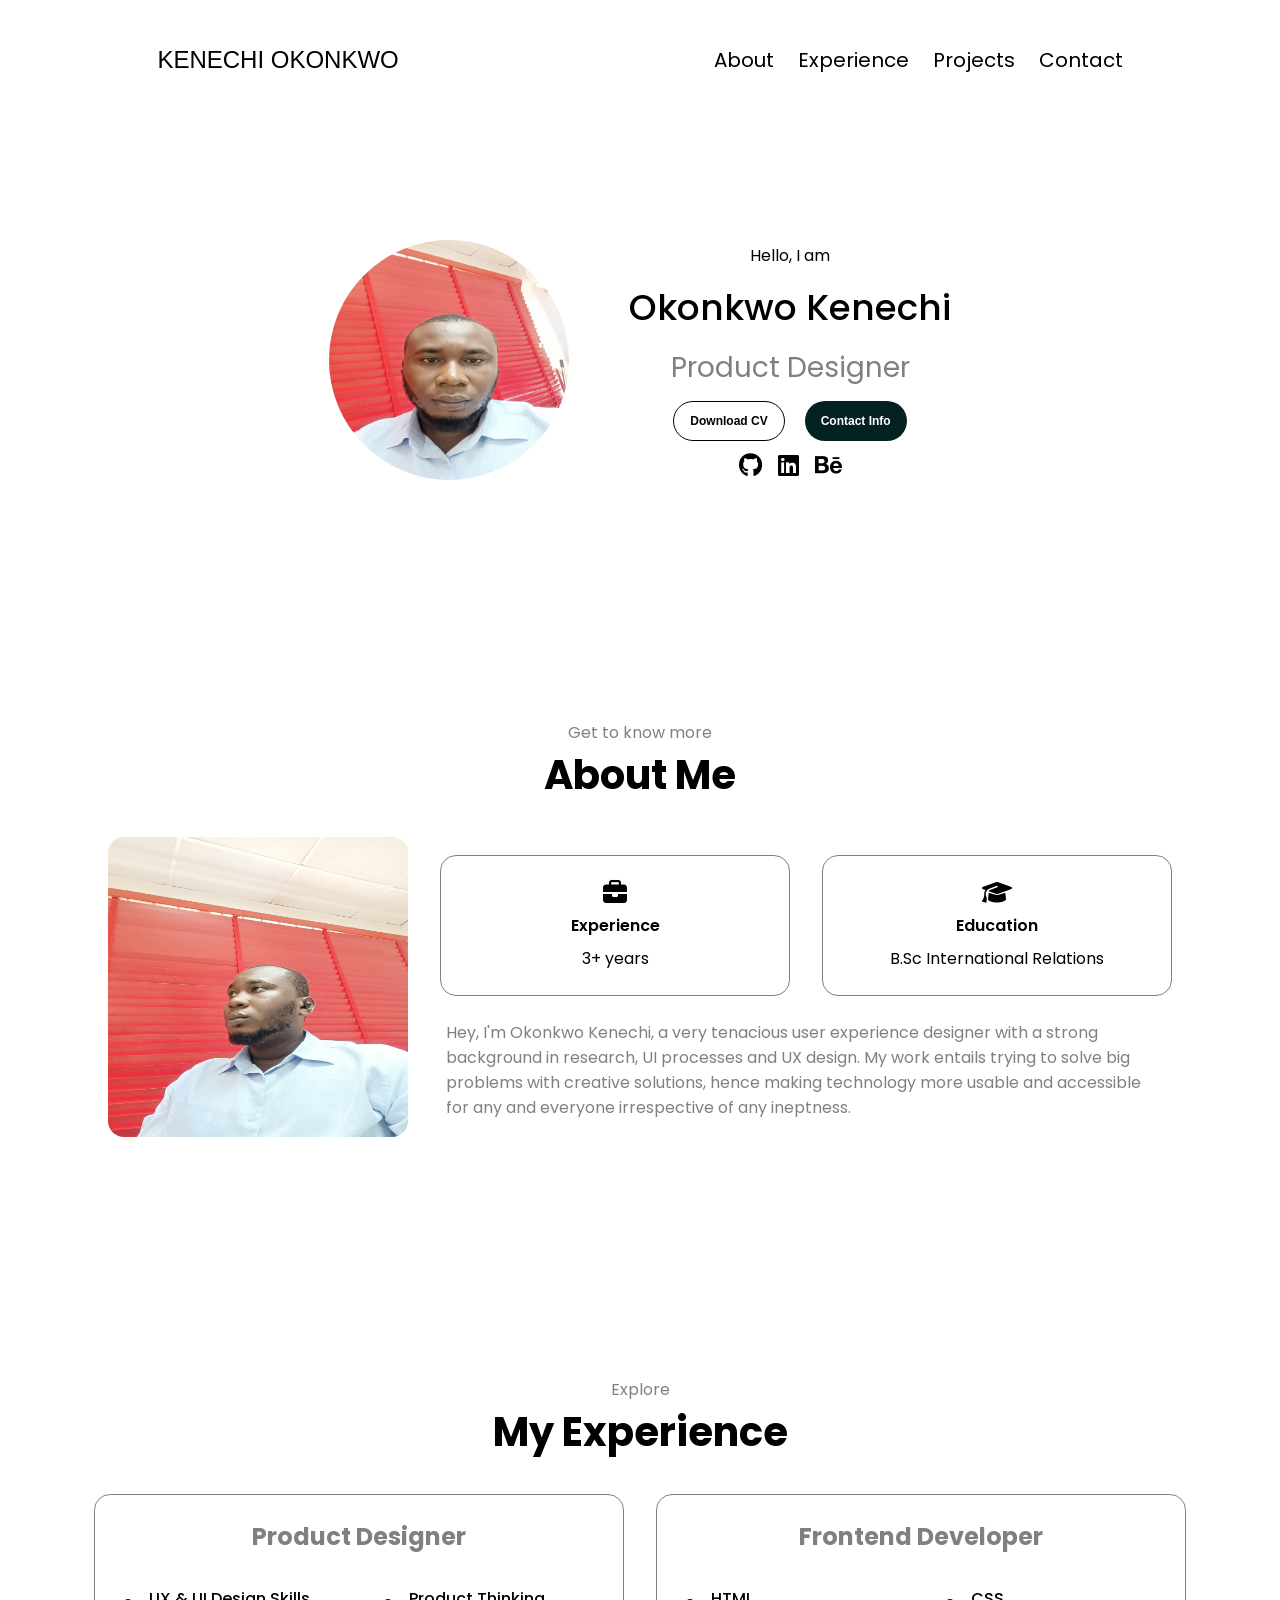
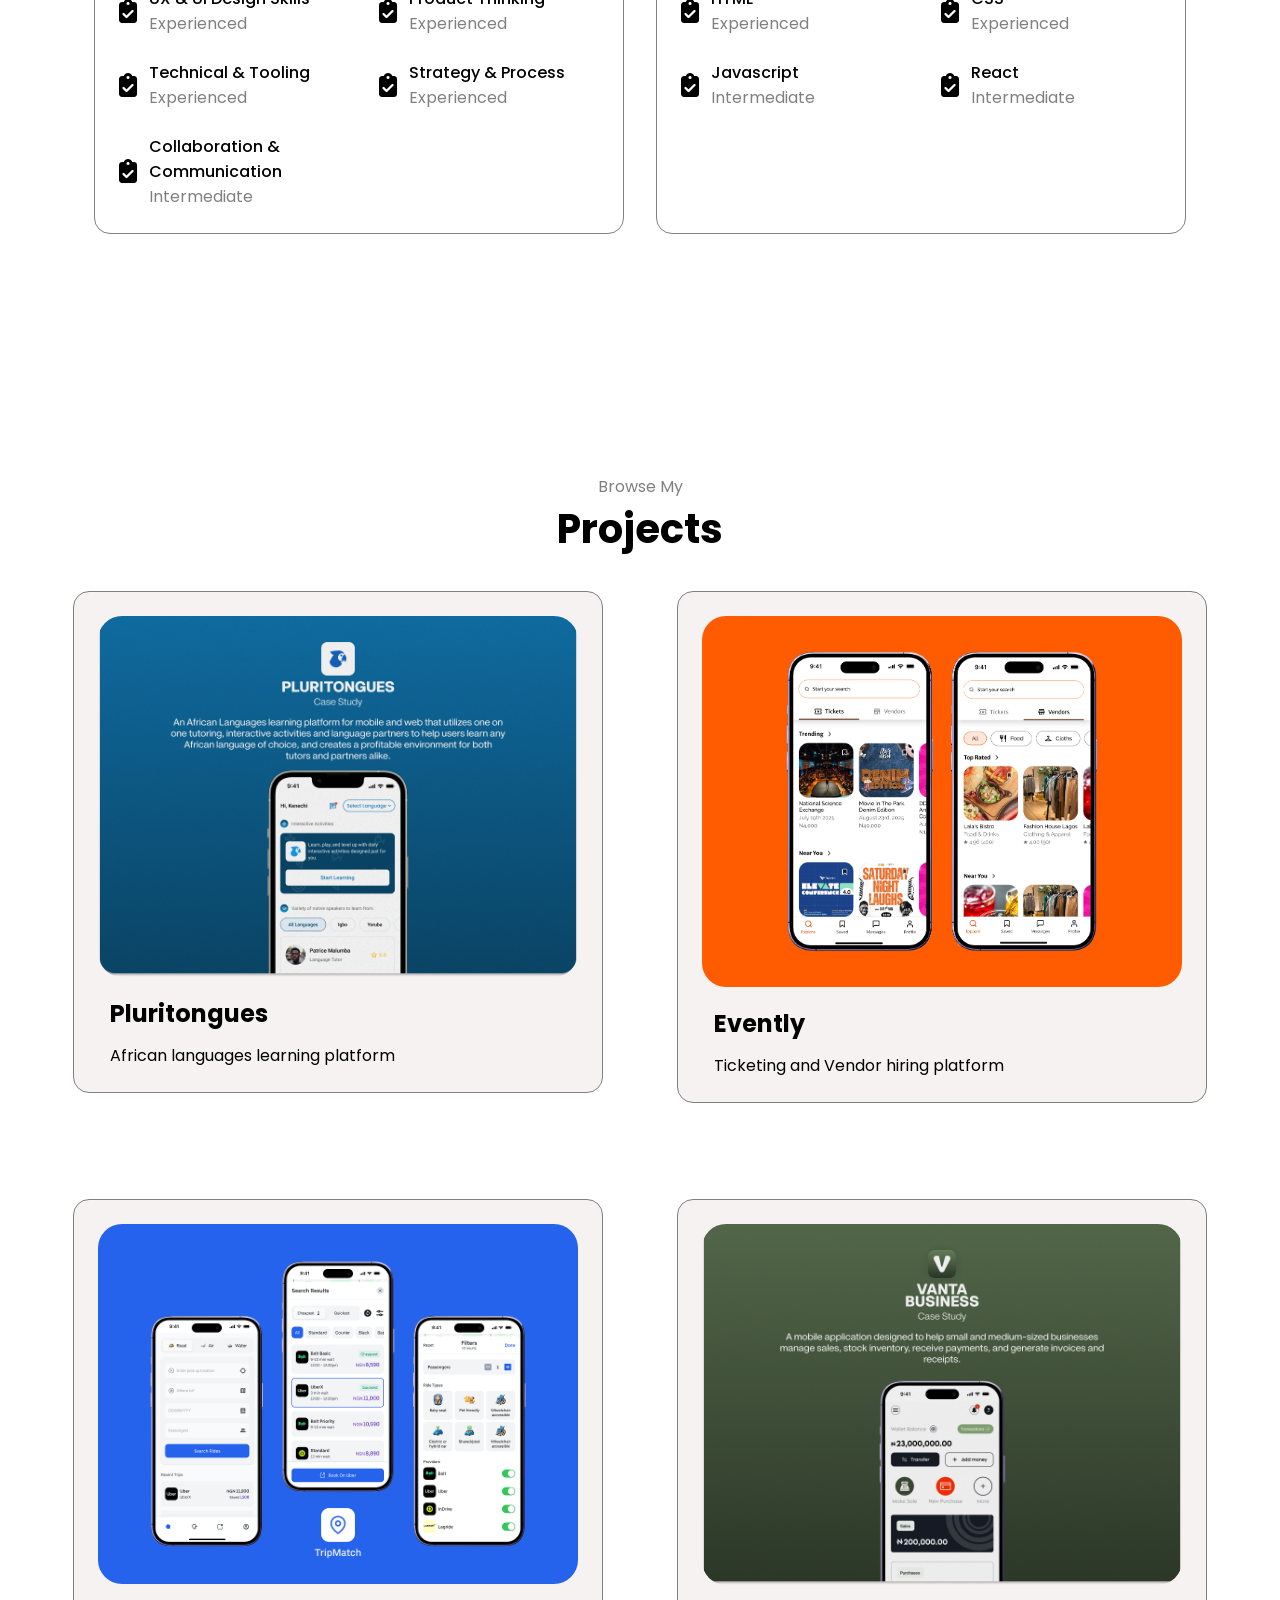
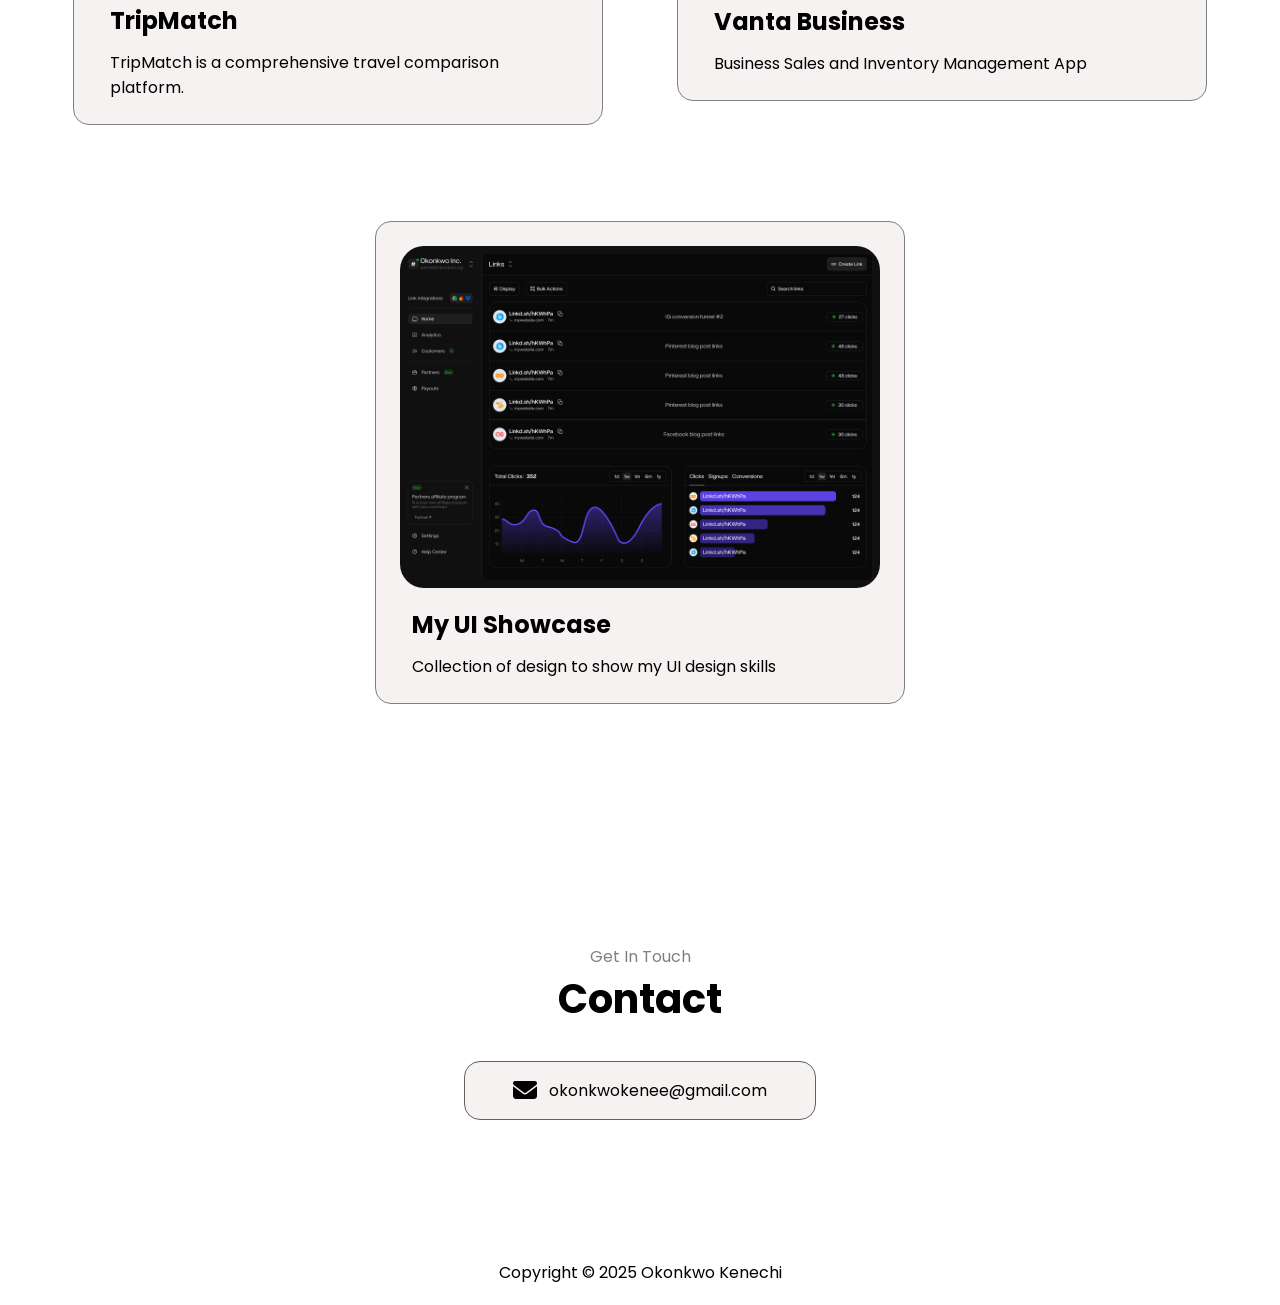
==== commit f40f7d69: "Project Update" ====
--- a/index.html
+++ b/index.html
@@ -40,8 +40,8 @@
             </div>
         <div class="pluritongues-content">
             <div class="showcase">
-              <img src="assets/img/PT Image.jpg" loading="lazy">
-              <img src="assets/img/PT Image.jpg" loading="lazy">
+              <img src="assets/img/PT/PTCoverPage.png" loading="lazy">
+              <img src="assets/img/PT/PTCoverPage.png" loading="lazy">
             </div>
         </div>
         <div class="evently-content">
@@ -51,12 +51,12 @@
         </div>
         <div class="tripmatch-content">
             <div class="showcase">
-              <img src="assets/img/TripMatch.jpg" loading="lazy">
+              <img src="assets/img/TripMatch/TripMatch.jpg" loading="lazy">
             </div>
         </div>
         <div class="vanta-content">
             <div class="showcase">
-              <img src="assets/img/VantaCoverPage.png" loading="lazy">
+              <img src="assets/img/VantaBusiness/VantaCoverPage.png" loading="lazy">
             </div>
         </div>
         <div class="uishowcase-content">
@@ -241,7 +241,7 @@
               <div class="project" id="pluritongues">
 
                   <div class="project-img">
-                    <img src="assets/img/PT Image.jpg" loading="lazy">
+                    <img src="assets/img/PT/PTCoverPage.png" loading="lazy">
                   </div>
                   <div class="project-details">
                       <div class="project-tittle">
@@ -279,7 +279,7 @@
               </div>
               <div class="project" id="tripmatch">
                   <div class="project-img">
-                    <img src="assets/img/TripMatch.jpg" loading="lazy">
+                    <img src="assets/img/TripMatch/TripMatch.jpg" loading="lazy">
                   </div>
                   <div class="project-details">
                       <div class="project-tittle">
@@ -298,7 +298,7 @@
               </div>
                <div class="project" id="vanta">
                   <div class="project-img">
-                    <img src="assets/img/VantaCoverPage.png" loading="lazy">
+                    <img src="assets/img/VantaBusiness/VantaCoverPage.png" loading="lazy">
                   </div>
                   <div class="project-details">
                       <div class="project-tittle">
